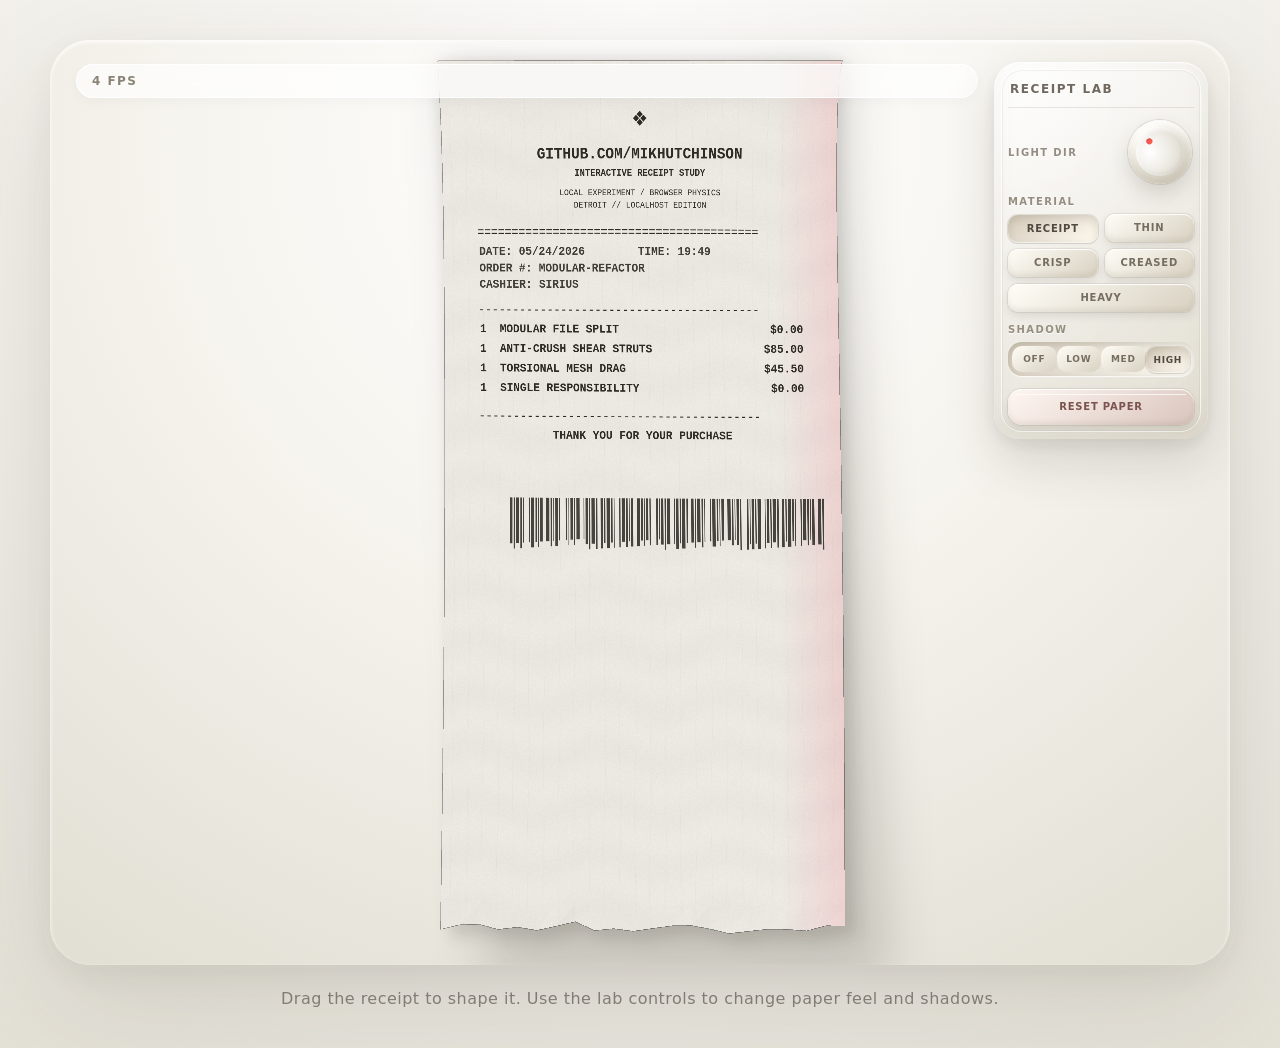
==== research/interactive-3d-receipt/index.html @ daf2513c "Add interactive 3D receipt demo" ====
<!doctype html>
<html lang="en">
<head>
<meta charset="utf-8" />
<meta name="viewport" content="width=device-width, initial-scale=1" />
<title>Interactive 3D Hanging Receipt</title>
<link rel="stylesheet" href="style.css" />
</head>
<body>
<main>
  <section class="stage">
    <canvas id="scene" aria-label="Interactive 3D hanging receipt cloth simulation"></canvas>
    <div class="badge" id="statsBadge">Interactive 3D Hanging Receipt</div>
    <div class="control-panel lab-panel" aria-label="Receipt lab controls">
      <div class="panel-title">
        <span>Receipt Lab</span>
      </div>

      <div class="control-row light-row">
        <label>Light Dir</label>
        <div class="knob-container" id="lightKnob" aria-label="Drag to rotate light direction">
          <div class="knob-dial" id="knobDial"></div>
        </div>
      </div>

      <div class="control-row material-bank" id="materialControls" aria-label="Paper material presets">
        <label>Material</label>
        <div class="key-bank material-keys">
          <button class="material-key active" type="button" data-material="receipt">Receipt</button>
          <button class="material-key" type="button" data-material="thin">Thin</button>
          <button class="material-key" type="button" data-material="crisp">Crisp</button>
          <button class="material-key" type="button" data-material="creased">Creased</button>
          <button class="material-key" type="button" data-material="heavy">Heavy</button>
        </div>
      </div>

      <div class="control-row shadow-bank" id="shadowControls" aria-label="Shadow quality selector">
        <label>Shadow</label>
        <div class="segmented-switch">
          <button class="shadow-key" type="button" data-shadow="off">Off</button>
          <button class="shadow-key" type="button" data-shadow="low">Low</button>
          <button class="shadow-key" type="button" data-shadow="medium">Med</button>
          <button class="shadow-key active" type="button" data-shadow="high">High</button>
        </div>
      </div>

      <button class="reset-button" id="resetPaper" type="button">Reset Paper</button>
    </div>
  </section>
  <div class="hint">Drag the receipt to shape it. Use the lab controls to change paper feel and shadows.</div>
</main>
<script type="module" src="js/main.js?v=13"></script>
</body>
</html>
---- research/interactive-3d-receipt/style.css ----
:root { color-scheme: light; }
* { box-sizing: border-box; }
html, body { margin:0; min-height:100%; }
body {
  background: radial-gradient(circle at 50% 0%, #fdfcfb 0%, #f2f0ea 50%, #e4e1d7 100%);
  font-family: ui-sans-serif, system-ui, -apple-system, BlinkMacSystemFont, "Segoe UI", sans-serif;
  color:#7a7a7a;
}
main {
  min-height:100vh;
  width:min(100%, 1280px);
  margin:0 auto;
  padding:clamp(20px, 4vw, 40px);
  display:flex;
  flex-direction:column;
  align-items:center;
  justify-content:center;
  gap:clamp(18px, 2.6vh, 28px);
}

.stage {
  width:min(100%, 1180px);
  min-height:560px;
  aspect-ratio:1020 / 800;
  height:auto;
  position:relative;
  border-radius:40px;
  background: radial-gradient(circle at 50% 10%, #ffffff 0%, #f6f4ee 45%, #e1ded3 100%);
  box-shadow: 0 40px 120px rgba(50,45,35,.12), 0 10px 30px rgba(50,45,35,.06), inset 0 2px 4px rgba(255,255,255,.9);
  overflow:hidden;
  padding:0 252px 0 0;
}
canvas { width:100%; height:100%; display:block; touch-action:none; cursor:grab; position:absolute; inset:0; z-index:0; }
canvas.grabbing { cursor:grabbing; }

.hint { text-align:center; color:#88837a; font-size:16px; font-weight:500; letter-spacing:.03em; user-select:none; }
.stage > canvas,
.stage > .badge,
.stage > .debug-panel {
  right:252px;
}

.badge {
  position:absolute; left:26px; top:24px; z-index:4; padding:10px 16px; border-radius:999px;
  background:rgba(255,255,255,.65); color:#8a8477; font-size:12px; font-weight:700; letter-spacing:.12em; text-transform:uppercase;
  box-shadow: inset 0 0 0 1px rgba(255,255,255,.8), 0 4px 12px rgba(0,0,0,.03);
  pointer-events:none; backdrop-filter: blur(12px);
}

.control-panel {
  position:absolute; right:22px; top:22px; z-index:5;
  user-select:none;
}
.lab-panel {
  width:min(214px, calc(100vw - 88px)); padding:14px; border-radius:26px;
  color:#716b60;
  background:
    linear-gradient(145deg, rgba(255,255,255,.88), rgba(219,214,200,.74)),
    radial-gradient(circle at 24% 14%, rgba(255,255,255,.9), transparent 38%);
  box-shadow:
    0 22px 50px rgba(55,49,38,.16),
    0 6px 16px rgba(55,49,38,.08),
    inset 0 1px 1px rgba(255,255,255,.95),
    inset 0 -10px 24px rgba(120,105,78,.08);
  backdrop-filter: blur(18px);
}
.lab-panel::before {
  content:""; position:absolute; inset:7px; border-radius:21px; pointer-events:none;
  border:1px solid rgba(255,255,255,.72);
  box-shadow: inset 0 0 0 1px rgba(116,105,86,.08);
}
.panel-title {
  position:relative; z-index:1;
  padding:2px 2px 10px; border-bottom:1px solid rgba(125,113,91,.16);
}
.panel-title span {
  color:#70685d; font-size:12px; font-weight:900; text-transform:uppercase; letter-spacing:.13em;
  text-shadow:0 1px 0 rgba(255,255,255,.9);
}
.control-row { position:relative; z-index:1; margin-top:12px; }
.control-row label {
  display:block; margin:0 0 7px; font-size:10px; font-weight:900; color:#958e80; letter-spacing:.14em; text-transform:uppercase;
  text-shadow:0 1px 0 rgba(255,255,255,.8);
}
.light-row { display:grid; grid-template-columns:1fr 66px; align-items:center; gap:10px; }
.light-row label { margin:0; }
.knob-container {
  width:64px; height:64px; border-radius:50%; position:relative; cursor:grab; touch-action:none;
  background:
    radial-gradient(circle at 36% 30%, #fffef8 0 14%, #f2efe5 36%, #cbc3b0 100%);
  box-shadow:
    0 10px 20px rgba(50,45,35,.16),
    inset 0 -5px 7px rgba(65,55,40,.10),
    inset 0 4px 7px rgba(255,255,255,.92),
    0 0 0 1px rgba(116,105,86,.18);
  display:grid; place-items:center;
}
.knob-container:active { cursor: grabbing; }
.knob-dial {
  width:48px; height:48px; border-radius:50%;
  background: radial-gradient(circle at 35% 35%, #ffffff, #f0eee8 40%, #d6d0c2);
  box-shadow: inset 0 2px 4px rgba(255,255,255,.9), inset 0 -2px 5px rgba(0,0,0,.08), 0 4px 8px rgba(0,0,0,.06);
  transform: rotate(var(--light-angle, 315deg));
  position: relative;
  transition: transform 0.05s linear;
}
.knob-dial::after {
  content: ""; position: absolute; top: 6px; left: 50%; width: 6px; height: 6px;
  margin-left: -3px; border-radius: 50%; background: #ff5a50;
  box-shadow: inset 0 1px 2px rgba(0,0,0,.2), 0 1px 2px rgba(255,255,255,.9);
}
.key-bank { display:grid; grid-template-columns:1fr 1fr; gap:7px; }
.material-key,
.shadow-key,
.reset-button {
  appearance:none; border:0; color:#756d60; font:800 10px/1 ui-sans-serif, system-ui, sans-serif;
  text-transform:uppercase; letter-spacing:.08em; cursor:pointer; position:relative;
  background:linear-gradient(145deg, #fffdf7, #d8d1c1);
  box-shadow:
    0 4px 8px rgba(56,49,38,.12),
    inset 0 1px 1px rgba(255,255,255,.96),
    inset 0 -3px 5px rgba(72,60,42,.08),
    0 0 0 1px rgba(115,102,80,.12);
}
.material-key { min-height:28px; border-radius:10px; }
.material-key:nth-child(5) { grid-column:1 / -1; }
.material-key:hover,
.shadow-key:hover,
.reset-button:hover { color:#5f574c; filter:saturate(1.04); }
.material-key:active,
.shadow-key:active,
.reset-button:active,
.material-key.active,
.shadow-key.active {
  transform:translateY(1px);
  color:#4f493f;
  background:linear-gradient(145deg, #d5cbbb, #fffaf0);
  box-shadow:
    inset 0 3px 8px rgba(80,68,50,.16),
    inset 0 -1px 1px rgba(255,255,255,.75),
    0 1px 2px rgba(56,49,38,.08),
    0 0 0 1px rgba(115,102,80,.16);
}
.segmented-switch {
  display:grid; grid-template-columns:repeat(4, 1fr); gap:0; padding:4px; border-radius:14px;
  background:linear-gradient(145deg, #cfc6b6, #fffdf7);
  box-shadow:inset 0 2px 7px rgba(80,70,55,.18), 0 1px 1px rgba(255,255,255,.8);
}
.shadow-key { height:26px; border-radius:10px; font-size:9px; box-shadow:none; }
.reset-button {
  z-index:1; width:100%; min-height:36px; margin-top:13px; border-radius:14px;
  color:#7b534e;
  background:linear-gradient(145deg, #fff7f2, #d9c5bd);
}
.reset-button::after {
  content:""; position:absolute; inset:5px 8px auto; height:1px; background:rgba(255,255,255,.75);
}

.debug-panel {
  position:absolute; left:26px; bottom:24px; z-index:6;
  min-width:220px; max-width:280px; padding:14px 16px; border-radius:18px;
  background:rgba(28, 25, 20, .72); color:rgba(255,255,255,.86);
  box-shadow:0 14px 42px rgba(30,25,18,.16), inset 0 0 0 1px rgba(255,255,255,.12);
  backdrop-filter:blur(14px); pointer-events:none; user-select:none;
  font:600 11px/1.45 ui-monospace, SFMono-Regular, Menlo, Monaco, Consolas, monospace;
  letter-spacing:.02em;
}
.debug-panel b {
  display:block; margin-bottom:8px; color:#fff; font-size:12px; letter-spacing:.11em; text-transform:uppercase;
}
.debug-panel .debug-grid {
  display:grid; grid-template-columns:auto 1fr; gap:4px 12px;
}
.debug-panel .debug-key { color:rgba(255,255,255,.58); }
.debug-panel .debug-value { text-align:right; color:rgba(255,255,255,.92); }

@media (max-width: 1100px) {
  main {
    justify-content:flex-start;
  }

  .stage {
    min-height:0;
    padding-right:236px;
  }

  .stage > canvas,
  .stage > .badge,
  .stage > .debug-panel {
    right:236px;
  }

  .control-panel {
    right:16px;
    top:16px;
  }
}

@media (max-width: 760px) {
  main {
    width:100%;
    padding:16px;
    gap:16px;
  }

  .stage {
    width:100%;
    min-height:0;
    aspect-ratio:auto;
    padding:16px;
    overflow:visible;
    border-radius:28px;
  }

  .stage > canvas,
  .stage > .badge,
  .stage > .debug-panel {
    right:auto;
  }

  .stage > canvas {
    right:16px;
    bottom:auto;
    width:calc(100% - 32px);
    height:auto;
    aspect-ratio:1020 / 800;
    border-radius:24px;
  }

  .badge {
    top:28px;
    left:28px;
  }

  .control-panel {
    position:relative;
    right:auto;
    top:auto;
    width:100%;
    margin-top:calc(((100% - 32px) * 800 / 1020) + 24px);
  }

  .lab-panel {
    width:100%;
    max-width:none;
  }

  .debug-panel {
    position:relative;
    left:auto;
    right:auto;
    bottom:auto;
    top:auto;
    margin-top:16px;
    max-width:none;
    min-width:0;
  }

  .hint {
    font-size:14px;
    padding:0 4px 8px;
  }
}
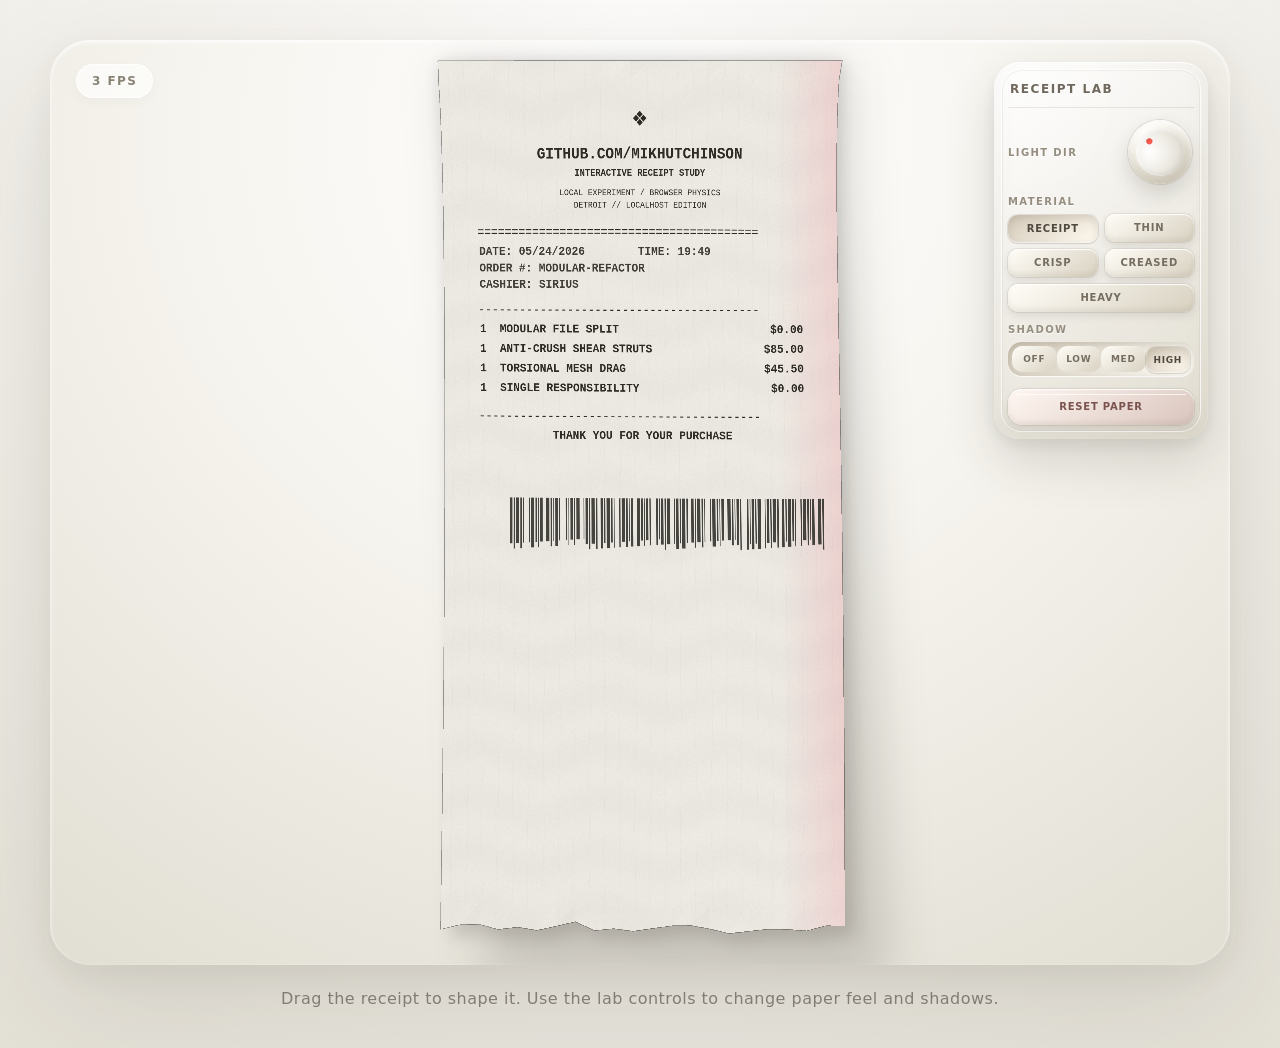
==== commit 81f37b6e: "fix(interactive-3d-receipt): correct badge styling stretching issue" ====
--- a/research/interactive-3d-receipt/index.html
+++ b/research/interactive-3d-receipt/index.html
@@ -49,6 +49,6 @@
   </section>
   <div class="hint">Drag the receipt to shape it. Use the lab controls to change paper feel and shadows.</div>
 </main>
-<script type="module" src="js/main.js?v=13"></script>
+<script type="module" src="js/main.js?v=14"></script>
 </body>
 </html>
--- a/research/interactive-3d-receipt/style.css
+++ b/research/interactive-3d-receipt/style.css
@@ -35,7 +35,6 @@
 
 .hint { text-align:center; color:#88837a; font-size:16px; font-weight:500; letter-spacing:.03em; user-select:none; }
 .stage > canvas,
-.stage > .badge,
 .stage > .debug-panel {
   right:252px;
 }
@@ -185,7 +184,6 @@
   }
 
   .stage > canvas,
-  .stage > .badge,
   .stage > .debug-panel {
     right:236px;
   }
@@ -213,7 +211,6 @@
   }
 
   .stage > canvas,
-  .stage > .badge,
   .stage > .debug-panel {
     right:auto;
   }
